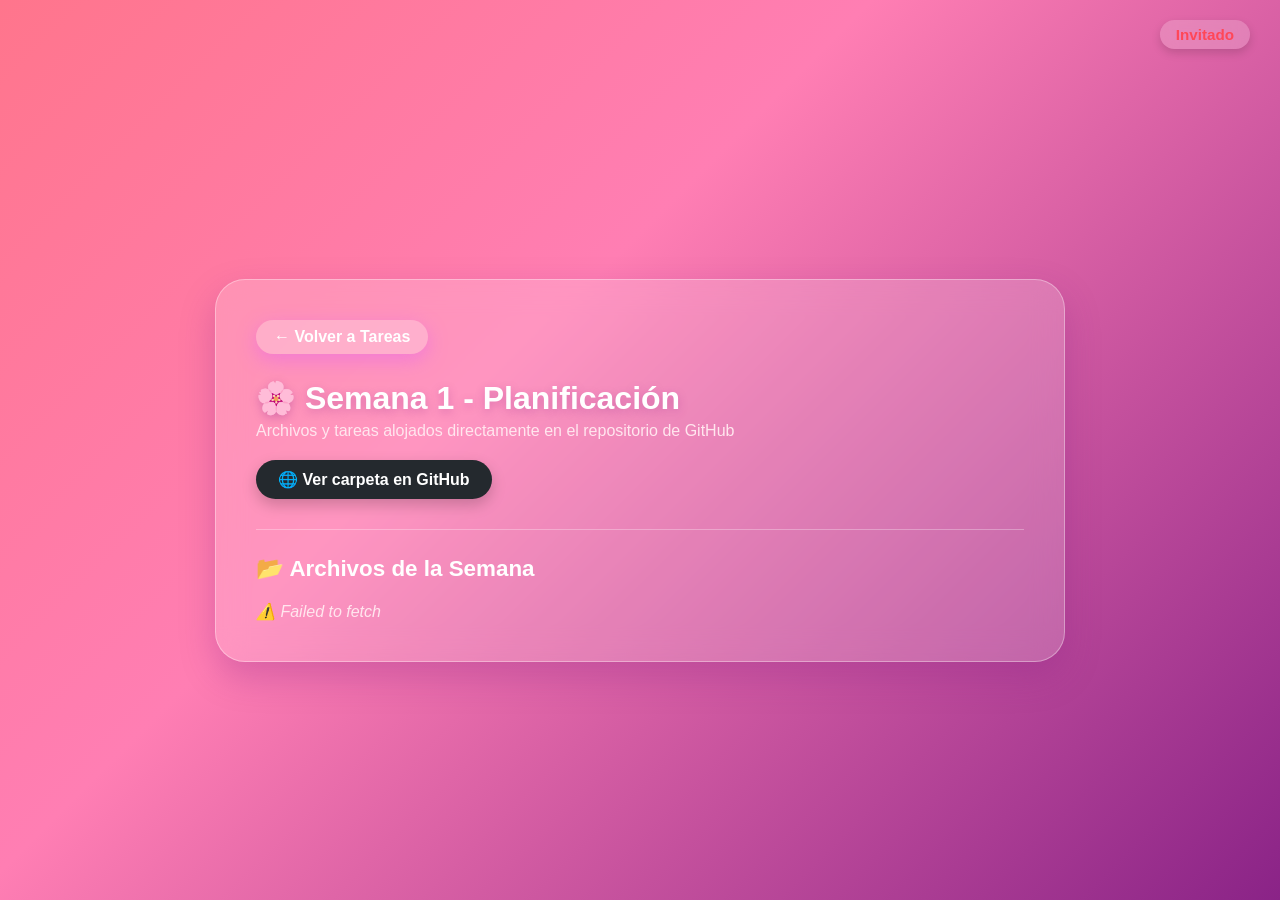
==== semana1.html @ b718ff7d "Add files via upload" ====
<!DOCTYPE html>
<html lang="es">
<head>
  <meta charset="UTF-8" />
  <meta name="viewport" content="width=device-width, initial-scale=1" />
  <title>Semana 1 - Jennifer Rivera</title>
  <link rel="stylesheet" href="body.css" />

  <style>
    /* ================================
       🎨 ESTILOS GENERALES & PALETA
       ================================ */
    body {
      font-family: 'Poppins', "Segoe UI", sans-serif;
      margin: 0;
      padding: 0;
      background: linear-gradient(135deg, #ff758c 0%, #ff7eb3 40%, #8a2387 100%);
      color: #fff;
      min-height: 100vh;
      display: flex;
      justify-content: center;
      align-items: center;
    }

    /* Indicador del rol de usuario */
    .user-name {
      position: absolute;
      top: 20px;
      right: 30px;
      font-weight: 600;
      background: rgba(255, 255, 255, 0.2);
      padding: 6px 16px;
      border-radius: 20px;
      font-size: 0.95rem;
      backdrop-filter: blur(8px);
      box-shadow: 0 4px 10px rgba(0,0,0,0.15);
    }

    /* Contenedor principal estilo cristal */
    .semana-container {
      max-width: 850px;
      width: 90%;
      margin: 80px auto 40px;
      background: rgba(255, 255, 255, 0.18);
      backdrop-filter: blur(15px);
      padding: 40px;
      border-radius: 30px;
      border: 1px solid rgba(255, 255, 255, 0.35);
      box-shadow: 0 15px 35px rgba(138, 35, 135, 0.3);
      animation: fadeIn 0.7s ease;
    }

    @keyframes fadeIn {
      from { opacity: 0; transform: translateY(20px); }
      to { opacity: 1; transform: translateY(0); }
    }

    .semana-header h1 {
      margin: 10px 0 5px;
      font-size: 2rem;
      font-weight: 700;
      text-shadow: 0 3px 10px rgba(138, 35, 135, 0.3);
    }

    .semana-header p {
      color: #ffe6ee;
      margin-bottom: 20px;
      font-size: 1rem;
    }

    /* Botón de retorno */
    .back-button {
      text-decoration: none;
      color: #fff;
      background: rgba(255, 255, 255, 0.25);
      padding: 8px 18px;
      border-radius: 20px;
      font-weight: 600;
      display: inline-block;
      margin-bottom: 15px;
      transition: all 0.3s ease;
    }
    .back-button:hover {
      background: rgba(255, 255, 255, 0.4);
      transform: translateX(-3px);
    }

    /* Botón directo a GitHub */
    .github-link {
      display: inline-flex;
      align-items: center;
      gap: 8px;
      padding: 10px 22px;
      background: #24292e;
      color: #fff;
      text-decoration: none;
      border-radius: 50px;
      font-weight: 600;
      box-shadow: 0 6px 15px rgba(0, 0, 0, 0.2);
      transition: all 0.3s ease;
    }
    .github-link:hover {
      background: #4078c0;
      transform: translateY(-2px);
    }

    /* ================================
       🗂️ LISTA DE ARCHIVOS Y TARJETAS
       ================================ */
    .work-list {
      border-top: 1px solid rgba(255, 255, 255, 0.3);
      padding-top: 25px;
      margin-top: 30px;
    }

    .work-list h2 {
      font-size: 1.4rem;
      margin-bottom: 20px;
    }

    .file-card {
      display: flex;
      align-items: center;
      background: rgba(255, 255, 255, 0.2);
      border: 1px solid rgba(255, 255, 255, 0.3);
      border-radius: 18px;
      padding: 16px 20px;
      margin-bottom: 15px;
      backdrop-filter: blur(5px);
      box-shadow: 0 5px 15px rgba(0, 0, 0, 0.1);
      gap: 15px;
    }

    .file-icon {
      font-size: 2rem;
    }

    .file-info { 
      flex: 1; 
      overflow: hidden;
    }

    .file-name {
      font-weight: 600;
      font-size: 1rem;
      color: #fff;
      white-space: nowrap;
      overflow: hidden;
      text-overflow: ellipsis;
    }

    .file-size {
      font-size: 0.85rem;
      color: #ffe6ee;
      margin-top: 2px;
    }

    .download-btn {
      background: linear-gradient(135deg, #ff85a2, #e056fd);
      color: #fff;
      text-decoration: none;
      padding: 8px 18px;
      border-radius: 20px;
      font-size: 0.9rem;
      font-weight: 600;
      box-shadow: 0 4px 12px rgba(224, 86, 253, 0.3);
      transition: all 0.3s ease;
    }
    .download-btn:hover {
      background: linear-gradient(135deg, #ff758c, #d236ee);
      transform: translateY(-2px);
    }

    #loadingStatus {
      font-style: italic;
      color: #ffe6ee;
    }
  </style>
</head>

<body>
  <!-- Rol del usuario -->
  <div class="user-name" id="userName">Cargando...</div>

  <div class="semana-container">
    <div class="semana-header">
      <a href="tareas.html" class="back-button">← Volver a Tareas</a>

      <h1>🌸 Semana 1 - Planificación</h1>
      <p>Archivos y tareas alojados directamente en el repositorio de GitHub</p>

      <a href="https://github.com/maxi03050/base_de_datos_2/tree/main/tareas%20semanales/tarea_sem1"
         target="_blank"
         class="github-link">
        🌐 Ver carpeta en GitHub
      </a>
    </div>

    <!-- Lista de archivos procesados desde la API de GitHub -->
    <div class="work-list">
      <h2>📂 Archivos de la Semana</h2>
      <p id="loadingStatus">⏳ Cargando archivos desde GitHub...</p>
      <div id="fileCards"></div>
    </div>
  </div>

  <script>
    document.addEventListener("DOMContentLoaded", () => {
      // Manejo de rol
      const esAdmin = localStorage.getItem("esAdmin") === "true" || localStorage.getItem("isAdmin") === "true";
      document.getElementById("userName").textContent = esAdmin ? "Administrador" : "Invitado";

      // Configuración del repositorio GitHub
      const repoOwner = "maxi03050";
      const repoName = "base_de_datos_2";
      const folderPath = "tareas semanales/tarea_sem1";

      const apiUrl = `https://api.github.com/repos/${repoOwner}/${repoName}/contents/${encodeURIComponent(folderPath)}`;

      // Cargar los archivos desde GitHub
      fetch(apiUrl)
        .then(response => {
          if (!response.ok) {
            throw new Error("No se pudo obtener el contenido o la carpeta está vacía.");
          }
          return response.json();
        })
        .then(data => {
          const loadingStatus = document.getElementById("loadingStatus");
          const container = document.getElementById("fileCards");
          loadingStatus.style.display = "none";

          // Filtrar solo archivos (excluir subcarpetas si las hay)
          const archivos = data.filter(item => item.type === "file");

          if (archivos.length === 0) {
            container.innerHTML = "<p>No hay archivos disponibles en esta carpeta.</p>";
            return;
          }

          archivos.forEach(archivo => {
            const card = document.createElement("div");
            card.className = "file-card";

            // Determinar ícono según la extensión
            const ext = archivo.name.split('.').pop().toLowerCase();
            let icono = "📄";
            if (["pdf"].includes(ext)) icono = "📕";
            if (["jpg", "jpeg", "png", "gif"].includes(ext)) icono = "🖼️";
            if (["doc", "docx"].includes(ext)) icono = "📘";
            if (["ppt", "pptx"].includes(ext)) icono = "📙";
            if (["zip", "rar"].includes(ext)) icono = "📦";

            // Formatear tamaño del archivo
            const sizeKB = (archivo.size / 1024).toFixed(1) + " KB";

            card.innerHTML = `
              <div class="file-icon">${icono}</div>
              <div class="file-info">
                <div class="file-name" title="${archivo.name}">${archivo.name}</div>
                <div class="file-size">${sizeKB}</div>
              </div>
              <a href="${archivo.download_url}" target="_blank" class="download-btn" download>⬇️ Descargar</a>
            `;

            container.appendChild(card);
          });
        })
        .catch(error => {
          document.getElementById("loadingStatus").textContent = "⚠️ " + error.message;
        });
    });
  </script>
</body>
</html>
---- body.css ----
/* Reset básico */
* {
  box-sizing: border-box;
  margin: 0;
  padding: 0;
}

body {
  font-family: 'Poppins', Arial, sans-serif;
  /* Fondo degradado en tonos rosa suave, malva y violeta pastel */
  background: linear-gradient(135deg, #ff758c 0%, #ff7eb3 40%, #8a2387 100%);
  margin: 0;
  padding: 40px 20px;
  color: #fff;
  min-height: 100vh;
  display: flex;
  flex-direction: column;
  align-items: center;
}

/* HEADER */
header {
  text-align: center;
  margin-bottom: 50px;
  max-width: 700px;
}

header img {
  width: 120px;
  margin-bottom: 20px;
  filter: drop-shadow(0 6px 15px rgba(255, 182, 193, 0.4));
}

header h1 {
  font-size: 3rem;
  font-weight: 700;
  margin-bottom: 15px;
  text-shadow: 0 4px 12px rgba(138, 35, 135, 0.3);
}

header p {
  font-size: 1.3rem;
  font-weight: 500;
  opacity: 0.95;
  text-shadow: 0 2px 6px rgba(0, 0, 0, 0.2);
}

/* Presentación principal */
.presentacion-grid {
  display: flex;
  gap: 40px;
  justify-content: center;
  margin-bottom: 50px;
  flex-wrap: wrap;
}

.presentacion-card {
  /* Cristal translúcido con tono rosado */
  background: rgba(255, 255, 255, 0.2);
  border: 1px solid rgba(255, 255, 255, 0.35);
  border-radius: 30px;
  width: 170px;
  height: 170px;
  display: flex;
  flex-direction: column;
  align-items: center;
  justify-content: center;
  color: white;
  text-decoration: none;
  box-shadow: 0 10px 30px rgba(138, 35, 135, 0.25);
  backdrop-filter: blur(12px);
  transition: all 0.3s cubic-bezier(0.25, 0.8, 0.25, 1);
  cursor: pointer;
}

.presentacion-card:hover {
  transform: translateY(-8px) scale(1.05);
  box-shadow: 0 18px 40px rgba(255, 105, 180, 0.4);
  background: rgba(255, 255, 255, 0.32);
}

.presentacion-icon {
  font-size: 4rem;
  margin-bottom: 12px;
  transition: transform 0.3s ease;
}

.presentacion-card:hover .presentacion-icon {
  transform: scale(1.15) rotate(-3deg);
}

.presentacion-title {
  font-size: 1.3rem;
  font-weight: 600;
  text-align: center;
  text-shadow: 0 2px 8px rgba(0, 0, 0, 0.25);
}

/* Descripción de trabajos */
.descripcion-trabajos {
  max-width: 700px;
  font-size: 1.2rem;
  line-height: 1.7;
  text-align: center;
  opacity: 0.95;
  user-select: none;
  margin-top: 30px;
  background: rgba(255, 255, 255, 0.12);
  padding: 30px;
  border-radius: 25px;
  border: 1px solid rgba(255, 255, 255, 0.25);
  backdrop-filter: blur(10px);
}

.descripcion-trabajos h2 {
  margin-bottom: 15px;
  font-size: 1.8rem;
  color: #fff;
}

/* Grid de semanas (para tareas.html) */
.semanas-grid {
  display: grid;
  grid-template-columns: repeat(auto-fit, minmax(150px, 1fr));
  gap: 25px;
  width: 100%;
  max-width: 1000px;
  margin: 0 auto 40px;
}

/* Tarjeta semana */
.semana-card {
  background: rgba(255, 255, 255, 0.2);
  border: 1px solid rgba(255, 255, 255, 0.3);
  border-radius: 25px;
  padding: 25px 20px;
  box-shadow: 0 8px 25px rgba(138, 35, 135, 0.2);
  backdrop-filter: blur(10px);
  display: flex;
  flex-direction: column;
  align-items: center;
  justify-content: center;
  transition: all 0.3s ease;
  cursor: pointer;
  text-decoration: none;
  color: white;
  min-height: 170px;
}

.semana-card:hover {
  transform: translateY(-6px) scale(1.04);
  box-shadow: 0 15px 35px rgba(255, 117, 140, 0.4);
  background: rgba(255, 255, 255, 0.32);
}

.semana-icon {
  font-size: 3.2rem;
  margin-bottom: 12px;
  transition: transform 0.3s ease;
}

.semana-card:hover .semana-icon {
  transform: scale(1.15);
}

.semana-title {
  font-size: 1.3rem;
  font-weight: 600;
  text-align: center;
  text-shadow: 0 2px 6px rgba(0, 0, 0, 0.25);
}

/* Botón volver */
.back-button {
  background: linear-gradient(135deg, #ff85a2, #e056fd);
  color: white;
  border: none;
  padding: 12px 30px;
  border-radius: 50px;
  text-decoration: none;
  font-weight: 600;
  display: inline-flex;
  align-items: center;
  gap: 8px;
  margin: 0 auto 30px;
  box-shadow: 0 6px 20px rgba(224, 86, 253, 0.4);
  transition: all 0.3s ease;
  cursor: pointer;
}

.back-button:hover {
  transform: translateY(-3px);
  box-shadow: 0 10px 25px rgba(224, 86, 253, 0.6);
  background: linear-gradient(135deg, #ff758c, #d236ee);
}

/* Nombre del usuario arriba a la derecha */
.user-name {
  position: absolute;
  top: 15px;
  right: 20px;
  font-size: 1.1rem;
  font-weight: 600;
  color: #ff4757;
  background: rgba(255, 255, 255, 0.9);
  padding: 8px 16px;
  border-radius: 20px;
  box-shadow: 0 4px 15px rgba(0, 0, 0, 0.15);
}

/* Responsive */
@media (max-width: 768px) {
  header img {
    width: 90px;
  }

  .presentacion-grid {
    gap: 25px;
  }
  
  .presentacion-card {
    width: 140px;
    height: 140px;
  }
  
  .presentacion-icon {
    font-size: 3.2rem;
  }
  
  .presentacion-title {
    font-size: 1.1rem;
  }
  
  header h1 {
    font-size: 2.2rem;
  }
  
  header p {
    font-size: 1rem;
  }
  
  .semanas-grid {
    grid-template-columns: repeat(auto-fit, minmax(130px, 1fr));
    gap: 18px;
  }
  
  .semana-card {
    padding: 18px 12px;
    min-height: 140px;
  }
  
  .semana-icon {
    font-size: 2.5rem;
  }
  
  .semana-title {
    font-size: 1.1rem;
  }
}

@media (max-width: 480px) {
  body {
    padding: 20px 15px;
  }
  
  .presentacion-grid {
    gap: 20px;
  }
  
  .presentacion-card {
    width: 125px;
    height: 125px;
    border-radius: 20px;
  }
  
  .presentacion-icon {
    font-size: 2.5rem;
  }
  
  .presentacion-title {
    font-size: 0.95rem;
  }
  
  .semanas-grid {
    grid-template-columns: repeat(2, 1fr);
    gap: 12px;
  }
  
  .semana-card {
    min-height: 120px;
    padding: 15px 10px;
  }
  
  .semana-icon {
    font-size: 2rem;
    margin-bottom: 8px;
  }
  
  .semana-title {
    font-size: 0.95rem;
  }
}
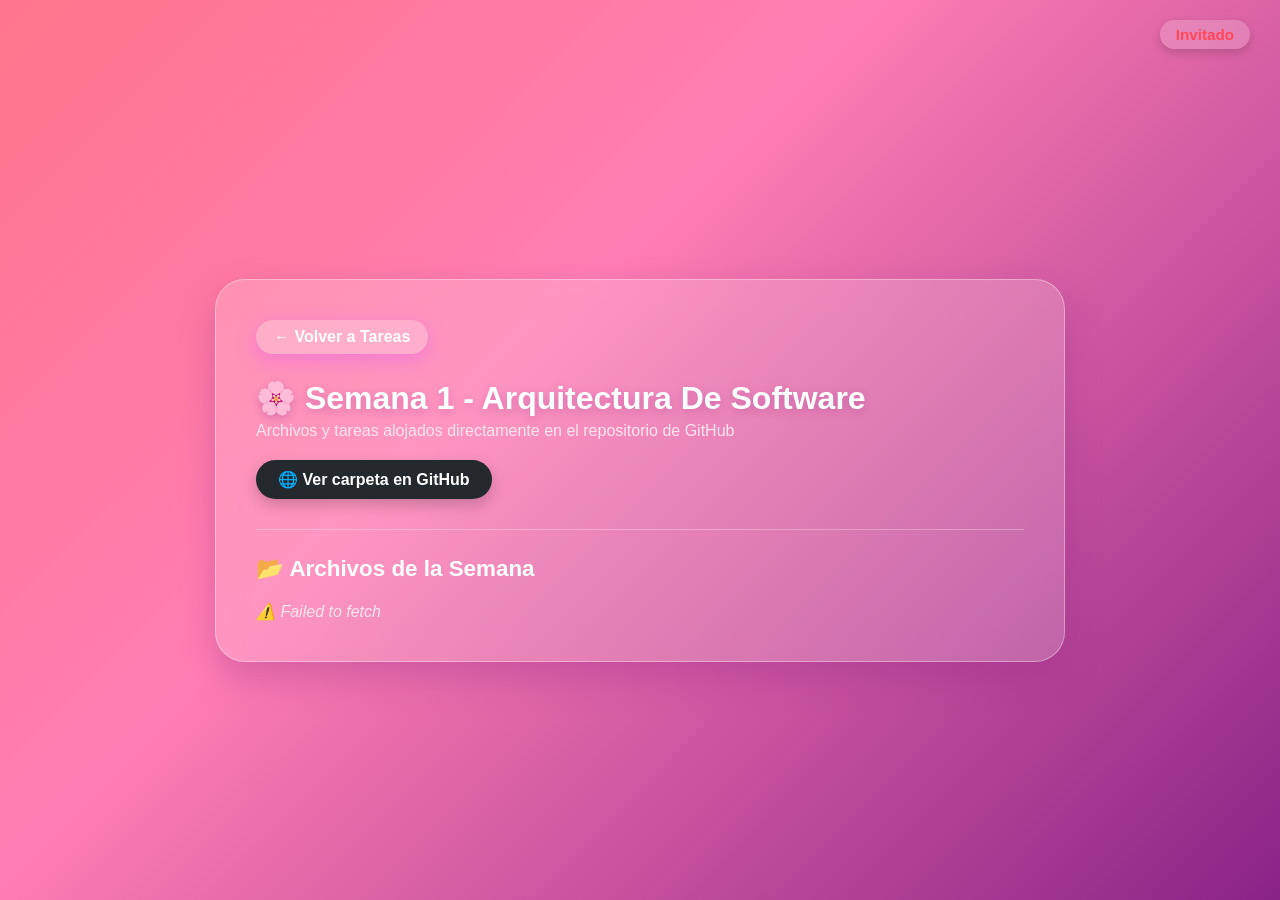
==== commit 89a10a71: "Actualizacion de semana 2 y semana 3 para conexion a GitHub" ====
--- a/semana1.html
+++ b/semana1.html
@@ -179,24 +179,22 @@
 </head>
 
 <body>
-  <!-- Rol del usuario -->
   <div class="user-name" id="userName">Cargando...</div>
 
   <div class="semana-container">
     <div class="semana-header">
       <a href="tareas.html" class="back-button">← Volver a Tareas</a>
 
-      <h1>🌸 Semana 1 - Planificación</h1>
+      <h1>🌸 Semana 1 - Arquitectura De Software</h1>
       <p>Archivos y tareas alojados directamente en el repositorio de GitHub</p>
 
-      <a href="https://github.com/maxi03050/base_de_datos_2/tree/main/tareas%20semanales/tarea_sem1"
+      <a href="https://github.com/jenniferivera001-cyber/base-de-datos-2/tree/main/tareas%20semanales/tarea_sem1"
          target="_blank"
          class="github-link">
         🌐 Ver carpeta en GitHub
       </a>
     </div>
 
-    <!-- Lista de archivos procesados desde la API de GitHub -->
     <div class="work-list">
       <h2>📂 Archivos de la Semana</h2>
       <p id="loadingStatus">⏳ Cargando archivos desde GitHub...</p>
@@ -210,9 +208,9 @@
       const esAdmin = localStorage.getItem("esAdmin") === "true" || localStorage.getItem("isAdmin") === "true";
       document.getElementById("userName").textContent = esAdmin ? "Administrador" : "Invitado";
 
-      // Configuración del repositorio GitHub
-      const repoOwner = "maxi03050";
-      const repoName = "base_de_datos_2";
+      // Configuración del nuevo repositorio GitHub
+      const repoOwner = "jenniferivera001-cyber";
+      const repoName = "base-de-datos-2";
       const folderPath = "tareas semanales/tarea_sem1";
 
       const apiUrl = `https://api.github.com/repos/${repoOwner}/${repoName}/contents/${encodeURIComponent(folderPath)}`;
@@ -230,7 +228,7 @@
           const container = document.getElementById("fileCards");
           loadingStatus.style.display = "none";
 
-          // Filtrar solo archivos (excluir subcarpetas si las hay)
+          // Filtrar solo archivos
           const archivos = data.filter(item => item.type === "file");
 
           if (archivos.length === 0) {
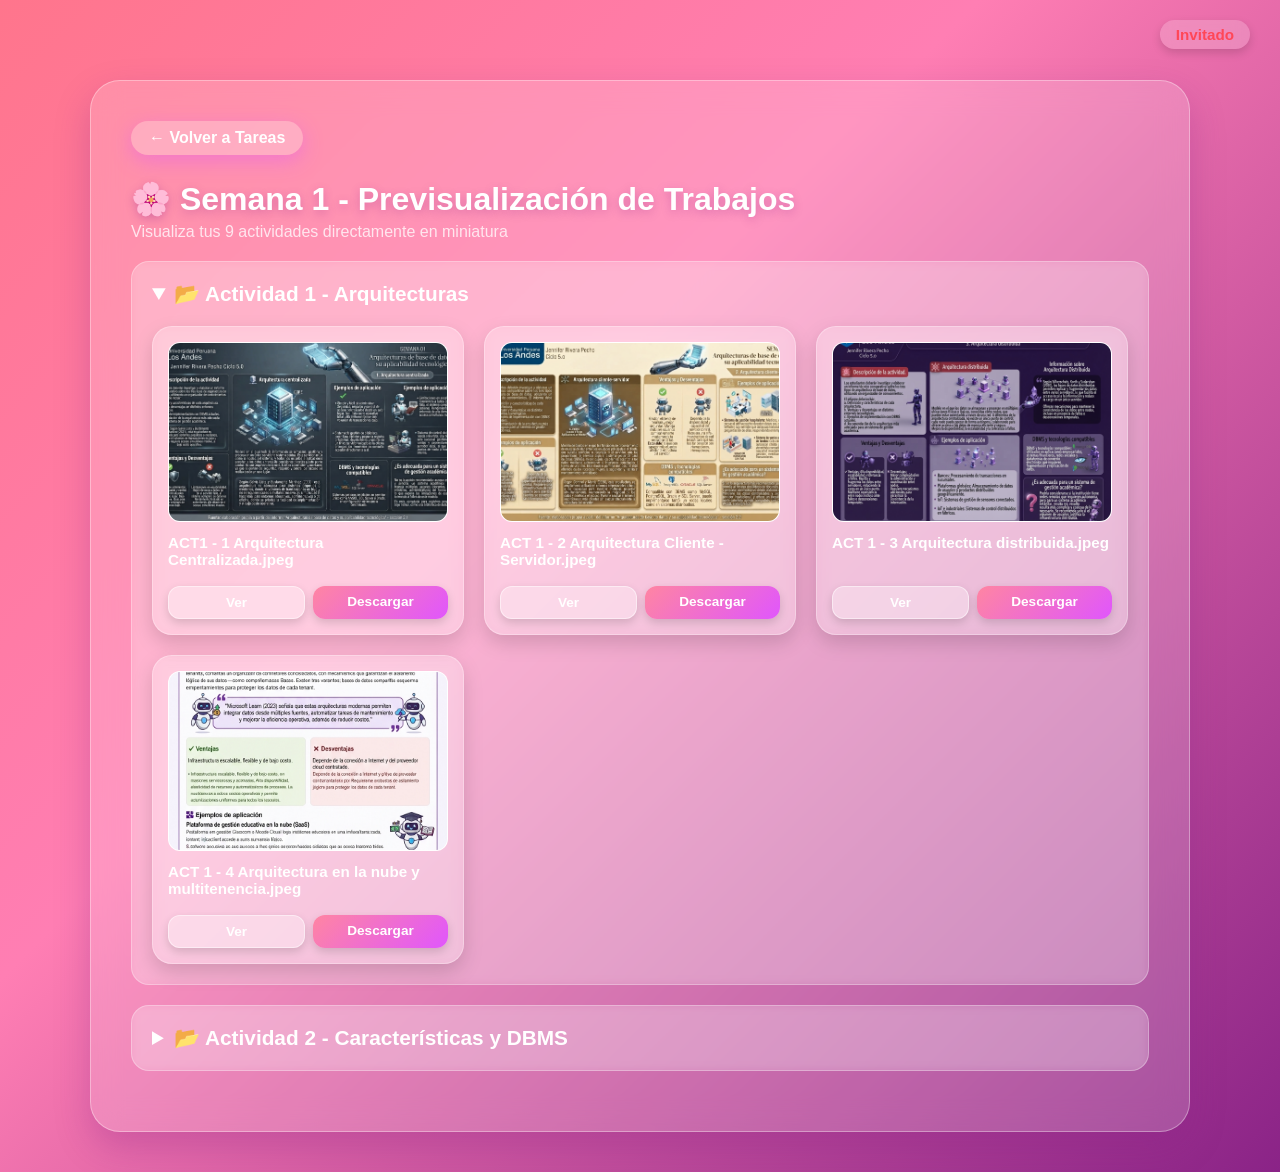
==== commit 1e06d2a1: "Actualizando tareas y mejoras de visualización" ====
--- a/semana1.html
+++ b/semana1.html
@@ -7,9 +7,6 @@
   <link rel="stylesheet" href="body.css" />
 
   <style>
-    /* ================================
-       🎨 ESTILOS GENERALES & PALETA
-       ================================ */
     body {
       font-family: 'Poppins', "Segoe UI", sans-serif;
       margin: 0;
@@ -22,7 +19,6 @@
       align-items: center;
     }
 
-    /* Indicador del rol de usuario */
     .user-name {
       position: absolute;
       top: 20px;
@@ -36,10 +32,9 @@
       box-shadow: 0 4px 10px rgba(0,0,0,0.15);
     }
 
-    /* Contenedor principal estilo cristal */
     .semana-container {
-      max-width: 850px;
-      width: 90%;
+      max-width: 1100px;
+      width: 95%;
       margin: 80px auto 40px;
       background: rgba(255, 255, 255, 0.18);
       backdrop-filter: blur(15px);
@@ -47,12 +42,6 @@
       border-radius: 30px;
       border: 1px solid rgba(255, 255, 255, 0.35);
       box-shadow: 0 15px 35px rgba(138, 35, 135, 0.3);
-      animation: fadeIn 0.7s ease;
-    }
-
-    @keyframes fadeIn {
-      from { opacity: 0; transform: translateY(20px); }
-      to { opacity: 1; transform: translateY(0); }
     }
 
     .semana-header h1 {
@@ -68,7 +57,6 @@
       font-size: 1rem;
     }
 
-    /* Botón de retorno */
     .back-button {
       text-decoration: none;
       color: #fff;
@@ -85,96 +73,109 @@
       transform: translateX(-3px);
     }
 
-    /* Botón directo a GitHub */
-    .github-link {
-      display: inline-flex;
-      align-items: center;
-      gap: 8px;
-      padding: 10px 22px;
-      background: #24292e;
-      color: #fff;
-      text-decoration: none;
-      border-radius: 50px;
-      font-weight: 600;
-      box-shadow: 0 6px 15px rgba(0, 0, 0, 0.2);
-      transition: all 0.3s ease;
-    }
-    .github-link:hover {
-      background: #4078c0;
-      transform: translateY(-2px);
-    }
-
-    /* ================================
-       🗂️ LISTA DE ARCHIVOS Y TARJETAS
-       ================================ */
-    .work-list {
-      border-top: 1px solid rgba(255, 255, 255, 0.3);
-      padding-top: 25px;
-      margin-top: 30px;
-    }
-
-    .work-list h2 {
-      font-size: 1.4rem;
+    /* Estilos para el acordeón de actividades */
+    details {
+      background: rgba(255, 255, 255, 0.15);
+      border: 1px solid rgba(255, 255, 255, 0.3);
+      border-radius: 18px;
       margin-bottom: 20px;
-    }
-
-    .file-card {
+      padding: 20px;
+      backdrop-filter: blur(5px);
+    }
+
+    summary {
+      font-size: 1.3rem;
+      font-weight: 600;
+      cursor: pointer;
+      color: #fff;
+      outline: none;
+    }
+
+    /* Contenedor en cuadrícula para las tarjetas con previsualización */
+    .cards-grid {
+      display: grid;
+      grid-template-columns: repeat(auto-fit, minmax(280px, 1fr));
+      gap: 20px;
+      margin-top: 20px;
+    }
+
+    /* Tarjeta estilo la imagen de referencia */
+    .preview-card {
+      background: rgba(255, 255, 255, 0.2);
+      border: 1px solid rgba(255, 255, 255, 0.3);
+      border-radius: 20px;
+      padding: 15px;
+      display: flex;
+      flex-direction: column;
+      justify-content: space-between;
+      backdrop-filter: blur(8px);
+      box-shadow: 0 8px 20px rgba(0,0,0,0.15);
+      transition: transform 0.3s ease;
+    }
+    .preview-card:hover {
+      transform: translateY(-5px);
+    }
+
+    /* Ventanita de previsualización (Iframe o Imagen integrada) */
+    .preview-window {
+      width: 100%;
+      height: 180px;
+      background: #fff;
+      border-radius: 12px;
+      overflow: hidden;
+      border: 1px solid rgba(255,255,255,0.4);
+      margin-bottom: 12px;
       display: flex;
       align-items: center;
-      background: rgba(255, 255, 255, 0.2);
-      border: 1px solid rgba(255, 255, 255, 0.3);
-      border-radius: 18px;
-      padding: 16px 20px;
-      margin-bottom: 15px;
-      backdrop-filter: blur(5px);
-      box-shadow: 0 5px 15px rgba(0, 0, 0, 0.1);
-      gap: 15px;
-    }
-
-    .file-icon {
-      font-size: 2rem;
-    }
-
-    .file-info { 
-      flex: 1; 
-      overflow: hidden;
-    }
-
-    .file-name {
-      font-weight: 600;
-      font-size: 1rem;
-      color: #fff;
-      white-space: nowrap;
-      overflow: hidden;
-      text-overflow: ellipsis;
-    }
-
-    .file-size {
+      justify-content: center;
+    }
+
+    .preview-window iframe, 
+    .preview-window img {
+      width: 100%;
+      height: 100%;
+      object-fit: cover;
+      border: none;
+    }
+
+    .file-title {
+      font-size: 0.95rem;
+      font-weight: 600;
+      margin-bottom: 12px;
+      color: #fff;
+      min-height: 40px;
+    }
+
+    /* Botones inferiores */
+    .card-actions {
+      display: flex;
+      gap: 8px;
+    }
+
+    .action-btn {
+      flex: 1;
+      text-align: center;
+      text-decoration: none;
+      padding: 8px 10px;
+      border-radius: 12px;
       font-size: 0.85rem;
-      color: #ffe6ee;
-      margin-top: 2px;
-    }
+      font-weight: 600;
+      box-shadow: 0 4px 10px rgba(0,0,0,0.15);
+      transition: all 0.3s ease;
+    }
+
+    .view-btn {
+      background: rgba(255, 255, 255, 0.3);
+      color: #fff;
+      border: 1px solid rgba(255, 255, 255, 0.5);
+    }
+    .view-btn:hover { background: rgba(255, 255, 255, 0.5); }
 
     .download-btn {
       background: linear-gradient(135deg, #ff85a2, #e056fd);
       color: #fff;
-      text-decoration: none;
-      padding: 8px 18px;
-      border-radius: 20px;
-      font-size: 0.9rem;
-      font-weight: 600;
-      box-shadow: 0 4px 12px rgba(224, 86, 253, 0.3);
-      transition: all 0.3s ease;
-    }
-    .download-btn:hover {
-      background: linear-gradient(135deg, #ff758c, #d236ee);
-      transform: translateY(-2px);
-    }
-
-    #loadingStatus {
-      font-style: italic;
-      color: #ffe6ee;
-    }
+    }
+    .download-btn:hover { background: linear-gradient(135deg, #ff758c, #d236ee); }
   </style>
 </head>
 
@@ -184,89 +185,140 @@
   <div class="semana-container">
     <div class="semana-header">
       <a href="tareas.html" class="back-button">← Volver a Tareas</a>
-
-      <h1>🌸 Semana 1 - Arquitectura De Software</h1>
-      <p>Archivos y tareas alojados directamente en el repositorio de GitHub</p>
-
-      <a href="https://github.com/jenniferivera001-cyber/base-de-datos-2/tree/main/tareas%20semanales/tarea_sem1"
-         target="_blank"
-         class="github-link">
-        🌐 Ver carpeta en GitHub
-      </a>
+      <h1>🌸 Semana 1 - Previsualización de Trabajos</h1>
+      <p>Visualiza tus 9 actividades directamente en miniatura</p>
     </div>
 
-    <div class="work-list">
-      <h2>📂 Archivos de la Semana</h2>
-      <p id="loadingStatus">⏳ Cargando archivos desde GitHub...</p>
-      <div id="fileCards"></div>
-    </div>
+    <!-- ACTIVIDAD 1 -->
+    <details open>
+      <summary>📂 Actividad 1 - Arquitecturas</summary>
+      <div class="cards-grid">
+        
+        <!-- Trabajo 1 -->
+        <div class="preview-card">
+          <div class="preview-window">
+            <img src="tareas semanales/tarea_sem1/ACT1 - 1 Arquitectura Centralizada.jpeg" alt="Act 1">
+          </div>
+          <div class="file-title">ACT1 - 1 Arquitectura Centralizada.jpeg</div>
+          <div class="card-actions">
+            <a href="tareas semanales/tarea_sem1/ACT1 - 1 Arquitectura Centralizada.jpeg" target="_blank" class="action-btn view-btn">Ver</a>
+            <a href="tareas semanales/tarea_sem1/ACT1 - 1 Arquitectura Centralizada.jpeg" download class="action-btn download-btn">Descargar</a>
+          </div>
+        </div>
+
+        <!-- Trabajo 2 -->
+        <div class="preview-card">
+          <div class="preview-window">
+            <img src="tareas semanales/tarea_sem1/ACT 1 - 2 Arquitectura Cliente - Servidor.jpeg" alt="Act 2">
+          </div>
+          <div class="file-title">ACT 1 - 2 Arquitectura Cliente - Servidor.jpeg</div>
+          <div class="card-actions">
+            <a href="tareas semanales/tarea_sem1/ACT 1 - 2 Arquitectura Cliente - Servidor.jpeg" target="_blank" class="action-btn view-btn">Ver</a>
+            <a href="tareas semanales/tarea_sem1/ACT 1 - 2 Arquitectura Cliente - Servidor.jpeg" download class="action-btn download-btn">Descargar</a>
+          </div>
+        </div>
+
+        <!-- Trabajo 3 -->
+        <div class="preview-card">
+          <div class="preview-window">
+            <img src="tareas semanales/tarea_sem1/ACT 1 - 3 Arquitectura distribuida.jpeg" alt="Act 3">
+          </div>
+          <div class="file-title">ACT 1 - 3 Arquitectura distribuida.jpeg</div>
+          <div class="card-actions">
+            <a href="tareas semanales/tarea_sem1/ACT 1 - 3 Arquitectura distribuida.jpeg" target="_blank" class="action-btn view-btn">Ver</a>
+            <a href="tareas semanales/tarea_sem1/ACT 1 - 3 Arquitectura distribuida.jpeg" download class="action-btn download-btn">Descargar</a>
+          </div>
+        </div>
+
+        <!-- Trabajo 4 -->
+        <div class="preview-card">
+          <div class="preview-window">
+            <img src="tareas semanales/tarea_sem1/ACT 1 - 4 Arquitectura en la nube y multitenencia.jpeg" alt="Act 4">
+          </div>
+          <div class="file-title">ACT 1 - 4 Arquitectura en la nube y multitenencia.jpeg</div>
+          <div class="card-actions">
+            <a href="tareas semanales/tarea_sem1/ACT 1 - 4 Arquitectura en la nube y multitenencia.jpeg" target="_blank" class="action-btn view-btn">Ver</a>
+            <a href="tareas semanales/tarea_sem1/ACT 1 - 4 Arquitectura en la nube y multitenencia.jpeg" download class="action-btn download-btn">Descargar</a>
+          </div>
+        </div>
+
+      </div>
+    </details>
+
+    <!-- ACTIVIDAD 2 -->
+    <details>
+      <summary>📂 Actividad 2 - Características y DBMS</summary>
+      <div class="cards-grid">
+        
+        <!-- Trabajo 5 -->
+        <div class="preview-card">
+          <div class="preview-window">
+            <img src="tareas semanales/tarea_sem1/ACT II 1_Caracteristicas_de_la_base_de_datos.jpeg" alt="Act II 1">
+          </div>
+          <div class="file-title">ACT II 1_Caracteristicas_de_la_base_de_datos.jpeg</div>
+          <div class="card-actions">
+            <a href="tareas semanales/tarea_sem1/ACT II 1_Caracteristicas_de_la_base_de_datos.jpeg" target="_blank" class="action-btn view-btn">Ver</a>
+            <a href="tareas semanales/tarea_sem1/ACT II 1_Caracteristicas_de_la_base_de_datos.jpeg" download class="action-btn download-btn">Descargar</a>
+          </div>
+        </div>
+
+        <!-- Trabajo 6 -->
+        <div class="preview-card">
+          <div class="preview-window">
+            <img src="tareas semanales/tarea_sem1/ACT II 2_Caracteristicas_de_los_DBMS.jpeg" alt="Act II 2">
+          </div>
+          <div class="file-title">ACT II 2_Caracteristicas_de_los_DBMS.jpeg</div>
+          <div class="card-actions">
+            <a href="tareas semanales/tarea_sem1/ACT II 2_Caracteristicas_de_los_DBMS.jpeg" target="_blank" class="action-btn view-btn">Ver</a>
+            <a href="tareas semanales/tarea_sem1/ACT II 2_Caracteristicas_de_los_DBMS.jpeg" download class="action-btn download-btn">Descargar</a>
+          </div>
+        </div>
+
+        <!-- Trabajo 7 -->
+        <div class="preview-card">
+          <div class="preview-window">
+            <img src="tareas semanales/tarea_sem1/ACT II 3_Desarrollo_tecnologico_y_mercado.jpeg" alt="Act II 3">
+          </div>
+          <div class="file-title">ACT II 3_Desarrollo_tecnologico_y_mercado.jpeg</div>
+          <div class="card-actions">
+            <a href="tareas semanales/tarea_sem1/ACT II 3_Desarrollo_tecnologico_y_mercado.jpeg" target="_blank" class="action-btn view-btn">Ver</a>
+            <a href="tareas semanales/tarea_sem1/ACT II 3_Desarrollo_tecnologico_y_mercado.jpeg" download class="action-btn download-btn">Descargar</a>
+          </div>
+        </div>
+
+        <!-- Trabajo 8 -->
+        <div class="preview-card">
+          <div class="preview-window">
+            <img src="tareas semanales/tarea_sem1/ACT II 4_Arquitecturas_de_los_DBMS.jpeg" alt="Act II 4">
+          </div>
+          <div class="file-title">ACT II 4_Arquitecturas_de_los_DBMS.jpeg</div>
+          <div class="card-actions">
+            <a href="tareas semanales/tarea_sem1/ACT II 4_Arquitecturas_de_los_DBMS.jpeg" target="_blank" class="action-btn view-btn">Ver</a>
+            <a href="tareas semanales/tarea_sem1/ACT II 4_Arquitecturas_de_los_DBMS.jpeg" download class="action-btn download-btn">Descargar</a>
+          </div>
+        </div>
+
+        <!-- Trabajo 9 -->
+        <div class="preview-card">
+          <div class="preview-window">
+            <img src="tareas semanales/tarea_sem1/ACT II 5_Impactos_organizacionales.jpeg" alt="Act II 5">
+          </div>
+          <div class="file-title">ACT II 5_Impactos_organizacionales.jpeg</div>
+          <div class="card-actions">
+            <a href="tareas semanales/tarea_sem1/ACT II 5_Impactos_organizacionales.jpeg" target="_blank" class="action-btn view-btn">Ver</a>
+            <a href="tareas semanales/tarea_sem1/ACT II 5_Impactos_organizacionales.jpeg" download class="action-btn download-btn">Descargar</a>
+          </div>
+        </div>
+
+      </div>
+    </details>
+
   </div>
 
   <script>
     document.addEventListener("DOMContentLoaded", () => {
-      // Manejo de rol
       const esAdmin = localStorage.getItem("esAdmin") === "true" || localStorage.getItem("isAdmin") === "true";
       document.getElementById("userName").textContent = esAdmin ? "Administrador" : "Invitado";
-
-      // Configuración del nuevo repositorio GitHub
-      const repoOwner = "jenniferivera001-cyber";
-      const repoName = "base-de-datos-2";
-      const folderPath = "tareas semanales/tarea_sem1";
-
-      const apiUrl = `https://api.github.com/repos/${repoOwner}/${repoName}/contents/${encodeURIComponent(folderPath)}`;
-
-      // Cargar los archivos desde GitHub
-      fetch(apiUrl)
-        .then(response => {
-          if (!response.ok) {
-            throw new Error("No se pudo obtener el contenido o la carpeta está vacía.");
-          }
-          return response.json();
-        })
-        .then(data => {
-          const loadingStatus = document.getElementById("loadingStatus");
-          const container = document.getElementById("fileCards");
-          loadingStatus.style.display = "none";
-
-          // Filtrar solo archivos
-          const archivos = data.filter(item => item.type === "file");
-
-          if (archivos.length === 0) {
-            container.innerHTML = "<p>No hay archivos disponibles en esta carpeta.</p>";
-            return;
-          }
-
-          archivos.forEach(archivo => {
-            const card = document.createElement("div");
-            card.className = "file-card";
-
-            // Determinar ícono según la extensión
-            const ext = archivo.name.split('.').pop().toLowerCase();
-            let icono = "📄";
-            if (["pdf"].includes(ext)) icono = "📕";
-            if (["jpg", "jpeg", "png", "gif"].includes(ext)) icono = "🖼️";
-            if (["doc", "docx"].includes(ext)) icono = "📘";
-            if (["ppt", "pptx"].includes(ext)) icono = "📙";
-            if (["zip", "rar"].includes(ext)) icono = "📦";
-
-            // Formatear tamaño del archivo
-            const sizeKB = (archivo.size / 1024).toFixed(1) + " KB";
-
-            card.innerHTML = `
-              <div class="file-icon">${icono}</div>
-              <div class="file-info">
-                <div class="file-name" title="${archivo.name}">${archivo.name}</div>
-                <div class="file-size">${sizeKB}</div>
-              </div>
-              <a href="${archivo.download_url}" target="_blank" class="download-btn" download>⬇️ Descargar</a>
-            `;
-
-            container.appendChild(card);
-          });
-        })
-        .catch(error => {
-          document.getElementById("loadingStatus").textContent = "⚠️ " + error.message;
-        });
     });
   </script>
 </body>
